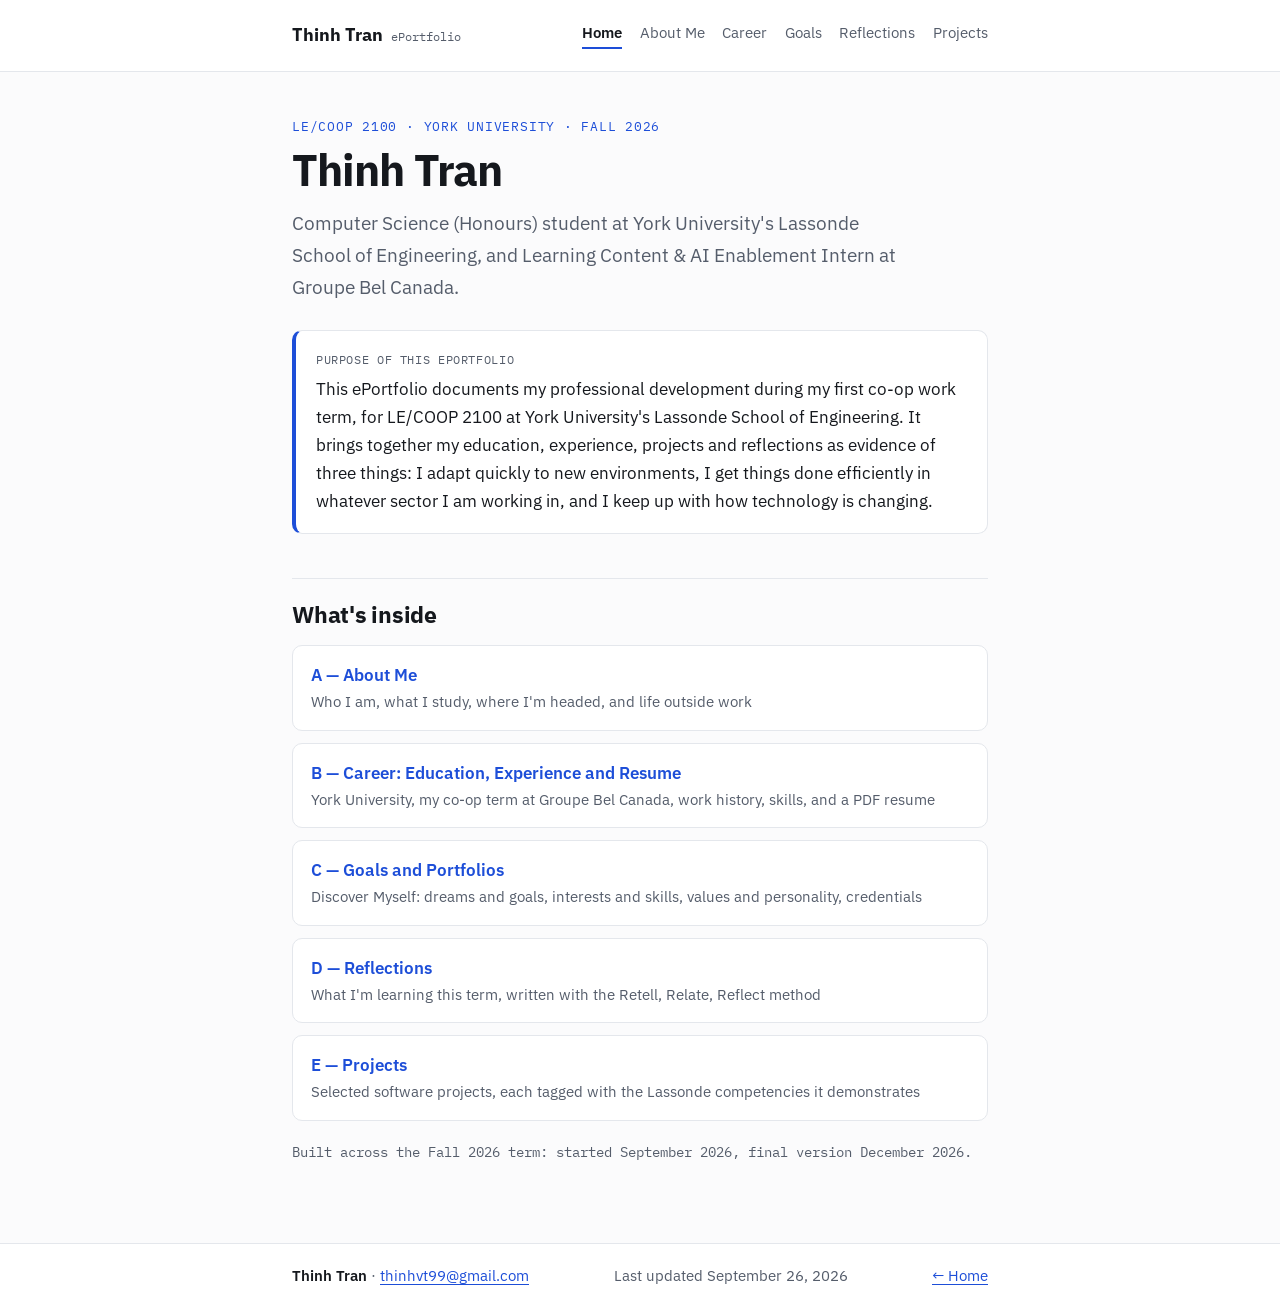
==== docs/index.html @ 8f865313 "ePortfolio: Week 1 shell" ====
<!doctype html>
<html lang="en">
<head>
<meta charset="utf-8">
<meta name="viewport" content="width=device-width, initial-scale=1">
<meta name="robots" content="noindex">
<title>Thinh Tran — ePortfolio</title>
<meta name="description" content="ePortfolio of Thinh Tran, Computer Science student at York University, documenting a first co-op work term.">
<link rel="preconnect" href="https://fonts.googleapis.com">
<link rel="preconnect" href="https://fonts.gstatic.com" crossorigin>
<link href="https://fonts.googleapis.com/css2?family=IBM+Plex+Mono:wght@400;500&family=IBM+Plex+Sans:wght@400;500;600;700&display=swap" rel="stylesheet">
<link rel="stylesheet" href="style.css">
</head>
<body class="page-index">
<a class="skip" href="#main">Skip to content</a>
<header class="site-header">
  <div class="wrap header-row">
    <a class="wordmark" href="index.html">Thinh Tran<span class="wordmark-sub">ePortfolio</span></a>
    <nav aria-label="Main">
      <ul class="nav">
        <li><a href="index.html" aria-current="page">Home</a></li>
        <li><a href="about.html">About Me</a></li>
        <li><a href="career.html">Career</a></li>
        <li><a href="goals.html">Goals</a></li>
        <li><a href="reflections.html">Reflections</a></li>
        <li><a href="projects.html">Projects</a></li>
      </ul>
    </nav>
  </div>
</header>
<main id="main" class="wrap">
<p class="eyebrow">LE/COOP 2100 · York University · Fall 2026</p>
<h1 id="thinh-tran">Thinh Tran</h1>
<p class="lede">Computer Science (Honours) student at York University's Lassonde School of Engineering, and Learning Content &amp; AI Enablement Intern at Groupe Bel Canada.</p>

<div class="purpose">
<p class="label">Purpose of this ePortfolio</p>
<p>This ePortfolio documents my professional development during my first co-op work term, for LE/COOP 2100 at York University's Lassonde School of Engineering. It brings together my education, experience, projects and reflections as evidence of three things: I adapt quickly to new environments, I get things done efficiently in whatever sector I am working in, and I keep up with how technology is changing.</p>
</div>
<h2 id="whats-inside">What's inside</h2>
<ul class="toc">
<li><a href="about.html"><span class="toc-title">A — About Me</span><span class="toc-desc">Who I am, what I study, where I'm headed, and life outside work</span></a></li>
<li><a href="career.html"><span class="toc-title">B — Career: Education, Experience and Resume</span><span class="toc-desc">York University, my co-op term at Groupe Bel Canada, work history, skills, and a PDF resume</span></a></li>
<li><a href="goals.html"><span class="toc-title">C — Goals and Portfolios</span><span class="toc-desc">Discover Myself: dreams and goals, interests and skills, values and personality, credentials</span></a></li>
<li><a href="reflections.html"><span class="toc-title">D — Reflections</span><span class="toc-desc">What I'm learning this term, written with the Retell, Relate, Reflect method</span></a></li>
<li><a href="projects.html"><span class="toc-title">E — Projects</span><span class="toc-desc">Selected software projects, each tagged with the Lassonde competencies it demonstrates</span></a></li>
</ul>

<p class="status">Built across the Fall 2026 term: started September 2026, final version December 2026.</p>
</main>
<footer class="site-footer">
  <div class="wrap footer-row">
    <p><strong>Thinh Tran</strong> · <a href="mailto:thinhvt99@gmail.com">thinhvt99@gmail.com</a></p>
    <p class="updated">Last updated September 26, 2026</p>
    <p><a class="home-link" href="index.html">&larr; Home</a></p>
  </div>
</footer>
</body>
</html>
---- docs/style.css ----
/* Thinh Tran — ePortfolio. One stylesheet, one type family (+ mono for labels), one accent. */
:root {
  --bg: #fbfbfc;
  --surface: #ffffff;
  --ink: #15181d;
  --muted: #555d6b;
  --rule: #e4e7ec;
  --accent: #1d4ed8;
  --accent-soft: #eef3ff;
  --radius: 10px;
  --sans: "IBM Plex Sans", system-ui, -apple-system, "Segoe UI", Roboto, sans-serif;
  --mono: "IBM Plex Mono", ui-monospace, "SF Mono", Menlo, Consolas, monospace;
}

* { box-sizing: border-box; }
html { -webkit-text-size-adjust: 100%; }
body {
  margin: 0;
  background: var(--bg);
  color: var(--ink);
  font-family: var(--sans);
  font-size: 1.0625rem;
  line-height: 1.65;
}

.wrap { max-width: 46rem; margin: 0 auto; padding-inline: 1.25rem; }

a { color: var(--accent); text-underline-offset: 0.18em; }
a:hover { text-decoration-thickness: 2px; }
:focus-visible { outline: 3px solid var(--accent); outline-offset: 2px; border-radius: 4px; }

.skip {
  position: absolute; left: -999px; top: 0.5rem;
  background: var(--ink); color: #fff; padding: 0.5rem 0.75rem; border-radius: 6px;
}
.skip:focus { left: 0.5rem; }

/* ---------- header ---------- */
.site-header { border-bottom: 1px solid var(--rule); background: var(--surface); }
.header-row {
  display: flex; flex-wrap: wrap; align-items: center; justify-content: space-between;
  gap: 0.75rem 1.5rem; padding-block: 1rem;
}
.wordmark {
  color: var(--ink); text-decoration: none; font-weight: 700; font-size: 1.125rem;
  display: flex; align-items: baseline; gap: 0.5rem;
}
.wordmark-sub { font-family: var(--mono); font-weight: 400; font-size: 0.75rem; color: var(--muted); }
.nav { list-style: none; margin: 0; padding: 0; display: flex; flex-wrap: wrap; gap: 0.25rem 1.1rem; }
.nav a { color: var(--muted); text-decoration: none; font-size: 0.95rem; padding-block: 0.25rem; display: inline-block; }
.nav a:hover { color: var(--ink); }
.nav a[aria-current="page"] { color: var(--ink); font-weight: 600; box-shadow: inset 0 -2px 0 var(--accent); }

/* ---------- page type ---------- */
main { padding-block: 2.75rem 4rem; }
.eyebrow {
  font-family: var(--mono); font-size: 0.8rem; letter-spacing: 0.06em; text-transform: uppercase;
  color: var(--accent); margin: 0 0 0.5rem;
}
h1 { font-size: clamp(2rem, 1.4rem + 2.6vw, 2.75rem); line-height: 1.15; letter-spacing: -0.02em; margin: 0 0 0.75rem; }
h2 {
  font-size: 1.45rem; line-height: 1.3; letter-spacing: -0.01em;
  margin: 2.75rem 0 0.75rem; padding-top: 1.25rem; border-top: 1px solid var(--rule);
}
h3 { font-size: 1.125rem; line-height: 1.35; margin: 1.75rem 0 0.35rem; }
p, ul, ol { margin: 0 0 1rem; }
li { margin-bottom: 0.35rem; }
.lede { font-size: 1.2rem; color: var(--muted); max-width: 38rem; }
strong { font-weight: 600; }

/* ---------- home ---------- */
.purpose {
  background: var(--surface); border: 1px solid var(--rule); border-left: 4px solid var(--accent);
  border-radius: var(--radius); padding: 1.1rem 1.25rem; margin: 1.75rem 0;
}
.purpose p:last-child { margin-bottom: 0; }
.label { font-family: var(--mono); font-size: 0.78rem; letter-spacing: 0.05em; text-transform: uppercase; color: var(--muted); margin: 0 0 0.35rem; }

.toc { list-style: none; padding: 0; margin: 1rem 0 0; display: grid; gap: 0.75rem; }
.toc li { margin: 0; }
.toc a {
  display: block; text-decoration: none; color: var(--ink);
  background: var(--surface); border: 1px solid var(--rule); border-radius: var(--radius);
  padding: 0.95rem 1.15rem; transition: border-color 0.15s ease;
}
.toc a:hover { border-color: var(--accent); }
.toc .toc-title { display: block; font-weight: 600; color: var(--accent); }
.toc .toc-desc { display: block; color: var(--muted); font-size: 0.95rem; }

.status { font-family: var(--mono); font-size: 0.85rem; color: var(--muted); margin-top: 1.25rem; }

/* ---------- entries (career) ---------- */
.entry { margin: 1.5rem 0 1.75rem; }
.entry-head { display: flex; flex-wrap: wrap; justify-content: space-between; gap: 0.1rem 1rem; align-items: baseline; }
.entry-head h3 { margin: 0; }
.entry-meta { font-family: var(--mono); font-size: 0.82rem; color: var(--muted); white-space: nowrap; }
.entry-org { color: var(--muted); margin: 0.1rem 0 0.5rem; }
.entry ul { padding-left: 1.2rem; }
.accomplishment { background: var(--accent-soft); border-radius: 8px; padding: 0.55rem 0.8rem; font-size: 0.97rem; }

/* ---------- cards (projects, portfolios) ---------- */
.card {
  background: var(--surface); border: 1px solid var(--rule); border-radius: var(--radius);
  padding: 1.25rem 1.35rem; margin: 1.25rem 0;
}
.card h3 { margin-top: 0; }
.card > :last-child { margin-bottom: 0; }
.links { font-size: 0.95rem; }
.stack { font-family: var(--mono); font-size: 0.8rem; color: var(--muted); }

.tags { list-style: none; padding: 0; margin: 0.25rem 0 0.75rem; display: flex; flex-wrap: wrap; gap: 0.4rem; }
.tags li {
  margin: 0; font-family: var(--mono); font-size: 0.75rem; color: var(--accent);
  background: var(--accent-soft); border-radius: 999px; padding: 0.2rem 0.65rem;
}

.coming {
  border: 1px dashed #c3c9d3; border-radius: var(--radius); padding: 0.8rem 1rem;
  color: var(--muted); font-size: 0.95rem; background: transparent;
}
.coming p:last-child { margin-bottom: 0; }

/* ---------- tables ---------- */
.table-scroll { overflow-x: auto; }
table { border-collapse: collapse; width: 100%; font-size: 0.95rem; margin: 0.5rem 0 1.25rem; }
th, td { text-align: left; padding: 0.5rem 0.6rem; border-bottom: 1px solid var(--rule); vertical-align: top; }
th { font-weight: 600; }

/* ---------- footer ---------- */
.site-footer { border-top: 1px solid var(--rule); background: var(--surface); }
.footer-row {
  display: flex; flex-wrap: wrap; justify-content: space-between; gap: 0.25rem 1.5rem;
  padding-block: 1.25rem; font-size: 0.92rem; color: var(--muted);
}
.footer-row p { margin: 0; }
.footer-row strong { color: var(--ink); }

/* ---------- small screens ---------- */
@media (max-width: 560px) {
  body { font-size: 1rem; }
  main { padding-block: 2rem 3rem; }
  .entry-meta { white-space: normal; }
}

/* ---------- print (resume PDF) ---------- */
.print-only { display: none; }
@media print {
  @page { margin: 12mm 14mm; }
  html { font-size: 9.5pt; }
  body { background: #fff; font-size: 1rem; line-height: 1.42; }
  .site-header, .site-footer, .skip, .no-print, .eyebrow { display: none !important; }
  .print-only { display: block; }
  main { padding: 0; max-width: none; }
  h1 { font-size: 2rem; margin-bottom: 0.2rem; }
  h2 { font-size: 1.25rem; margin: 1rem 0 0.4rem; padding-top: 0.5rem; break-after: avoid; }
  h3 { font-size: 1.05rem; margin-top: 0.6rem; }
  p, ul { margin-bottom: 0.45rem; }
  li { margin-bottom: 0.15rem; }
  .entry { margin: 0.7rem 0; }
  .entry-head { break-after: avoid; }
  .entry-org { margin-bottom: 0.25rem; }
  .accomplishment { background: none; padding: 0; font-size: 1rem; }
  th, td { padding: 0.25rem 0.4rem; font-size: 1rem; }
  a { color: var(--ink); text-decoration: none; }
}
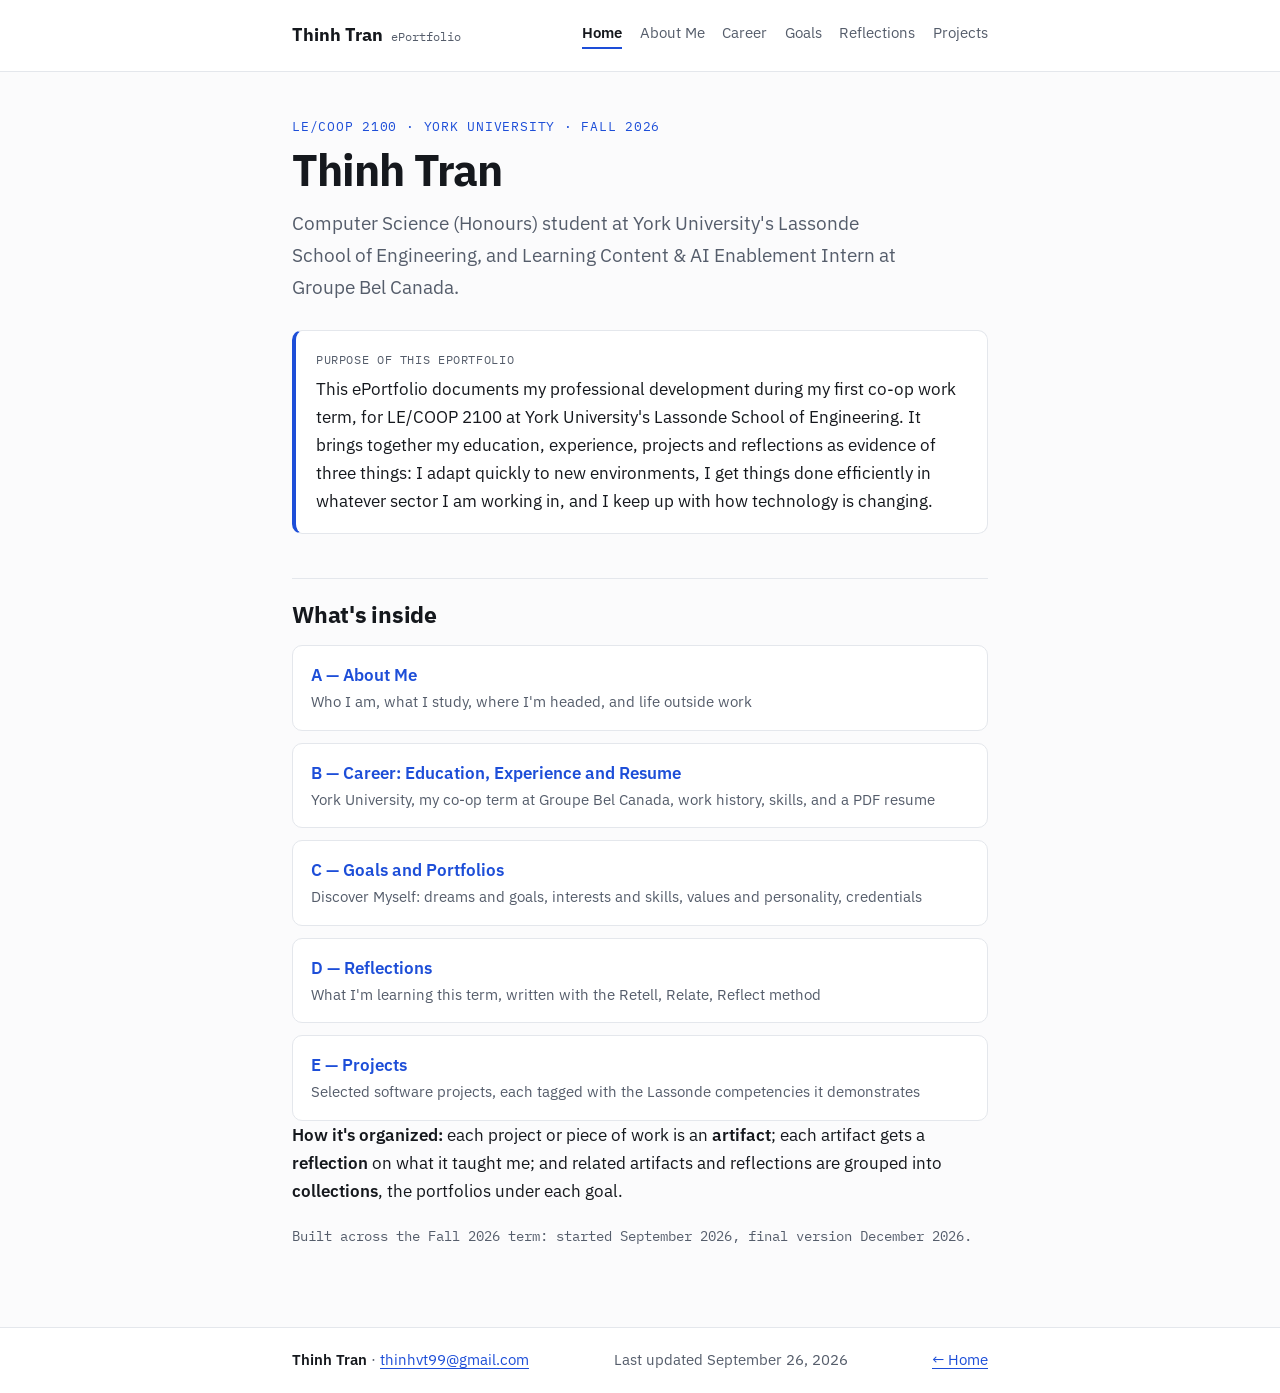
==== commit 0a803a98: "Home: name the artifact / reflection / collection structure" ====
--- a/docs/index.html
+++ b/docs/index.html
@@ -46,6 +46,7 @@
 <li><a href="projects.html"><span class="toc-title">E — Projects</span><span class="toc-desc">Selected software projects, each tagged with the Lassonde competencies it demonstrates</span></a></li>
 </ul>
 
+<p><strong>How it's organized:</strong> each project or piece of work is an <strong>artifact</strong>; each artifact gets a <strong>reflection</strong> on what it taught me; and related artifacts and reflections are grouped into <strong>collections</strong>, the portfolios under each goal.</p>
 <p class="status">Built across the Fall 2026 term: started September 2026, final version December 2026.</p>
 </main>
 <footer class="site-footer">
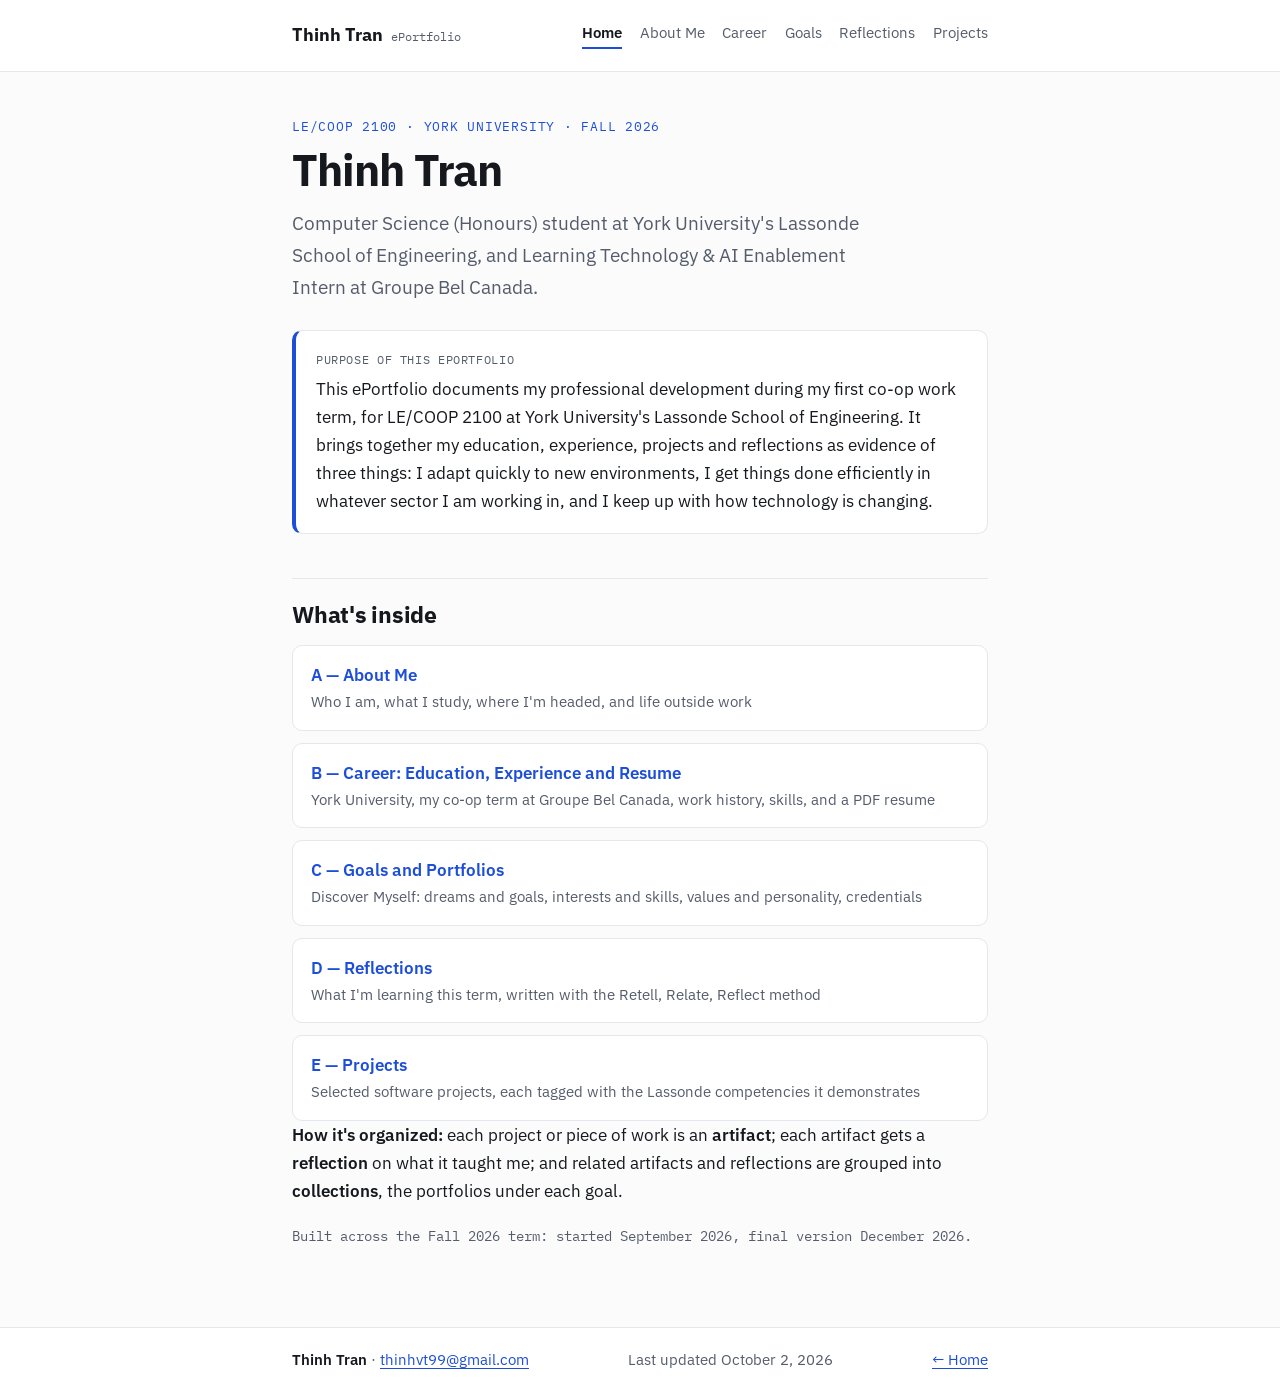
==== commit 41b5bec1: "Career: Bel title, York Sep 2024, Swimingo final numbers (14 pages live), 22-test E2E, Aritzia to Au" ====
--- a/docs/index.html
+++ b/docs/index.html
@@ -31,7 +31,7 @@
 <main id="main" class="wrap">
 <p class="eyebrow">LE/COOP 2100 · York University · Fall 2026</p>
 <h1 id="thinh-tran">Thinh Tran</h1>
-<p class="lede">Computer Science (Honours) student at York University's Lassonde School of Engineering, and Learning Content &amp; AI Enablement Intern at Groupe Bel Canada.</p>
+<p class="lede">Computer Science (Honours) student at York University's Lassonde School of Engineering, and Learning Technology &amp; AI Enablement Intern at Groupe Bel Canada.</p>
 
 <div class="purpose">
 <p class="label">Purpose of this ePortfolio</p>
@@ -52,7 +52,7 @@
 <footer class="site-footer">
   <div class="wrap footer-row">
     <p><strong>Thinh Tran</strong> · <a href="mailto:thinhvt99@gmail.com">thinhvt99@gmail.com</a></p>
-    <p class="updated">Last updated September 26, 2026</p>
+    <p class="updated">Last updated October 2, 2026</p>
     <p><a class="home-link" href="index.html">&larr; Home</a></p>
   </div>
 </footer>
--- a/docs/style.css
+++ b/docs/style.css
@@ -158,7 +158,8 @@
   li { margin-bottom: 0.15rem; }
   .entry { margin: 0.7rem 0; }
   .entry-head { break-after: avoid; }
-  .entry-org { margin-bottom: 0.25rem; }
+  .entry-org { margin-bottom: 0.25rem; break-after: avoid; }
+  .entry ul { break-before: avoid; }
   .accomplishment { background: none; padding: 0; font-size: 1rem; }
   th, td { padding: 0.25rem 0.4rem; font-size: 1rem; }
   a { color: var(--ink); text-decoration: none; }
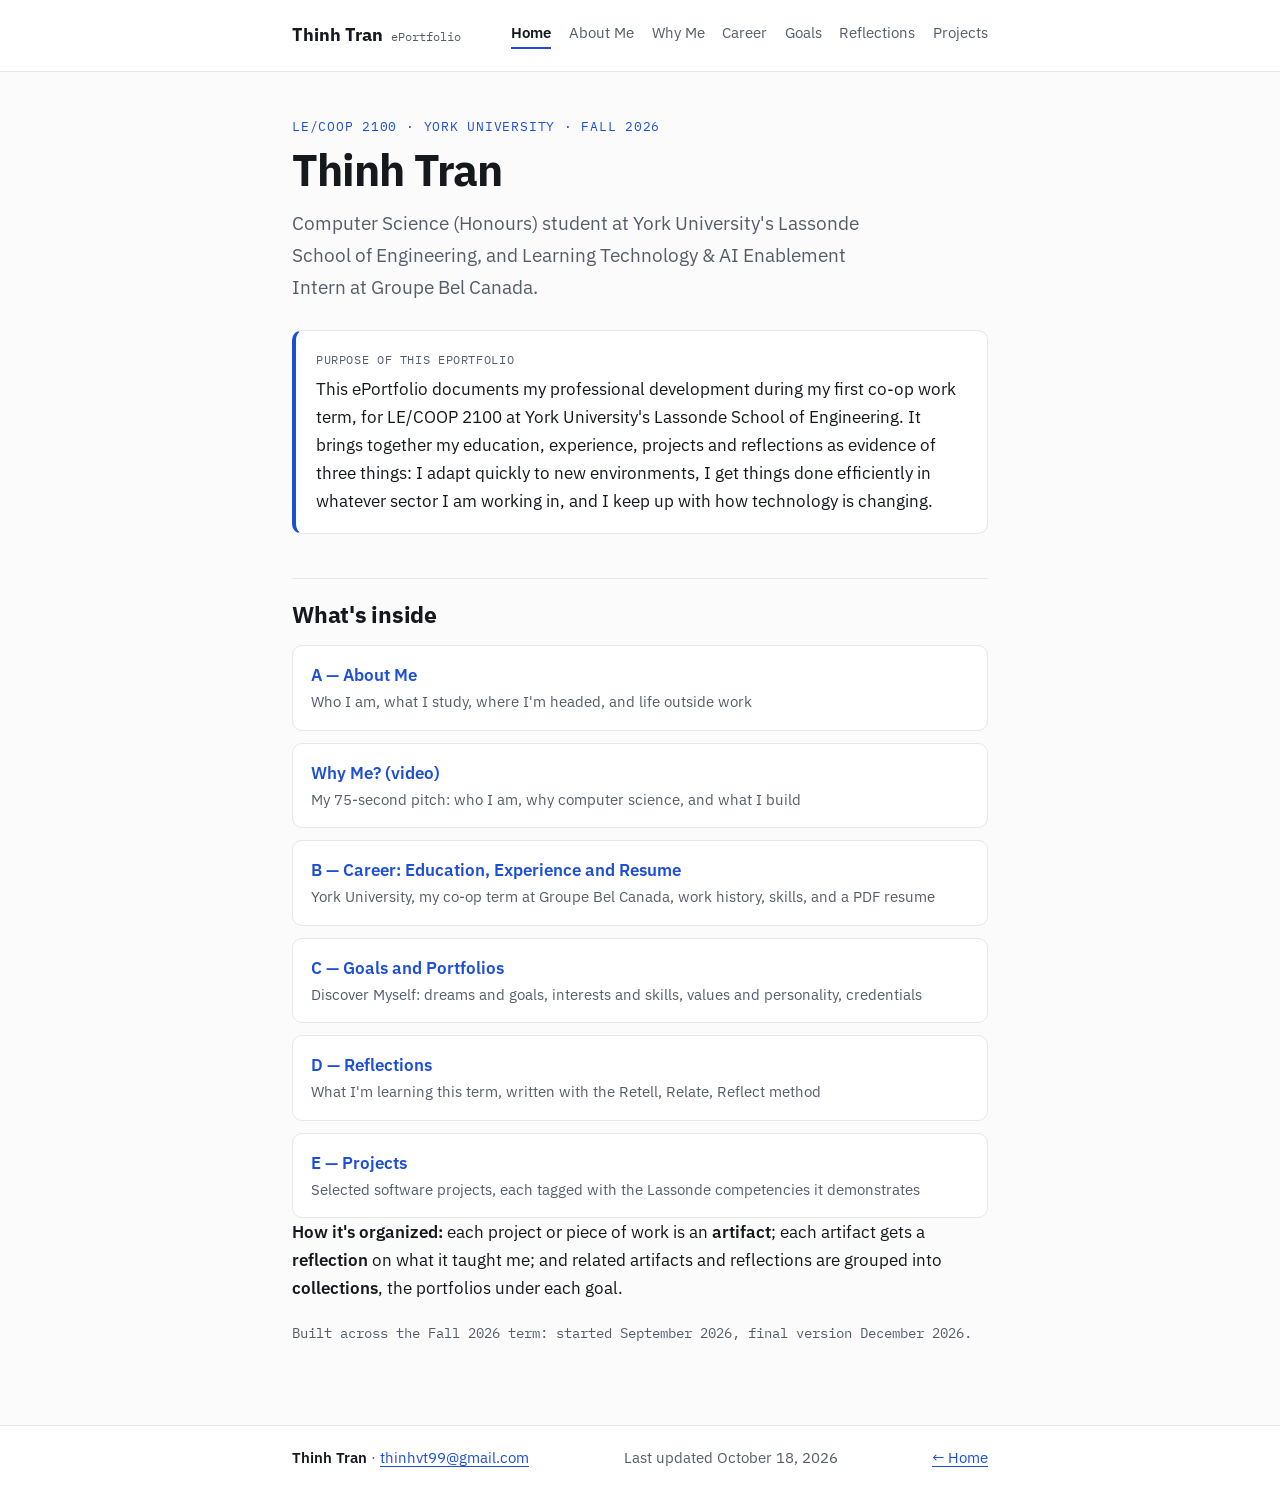
==== commit 49fb503d: "Week 4: Why Me video page (video, captions, poster); graduation 2028; check.py verifies media files" ====
--- a/docs/index.html
+++ b/docs/index.html
@@ -20,6 +20,7 @@
       <ul class="nav">
         <li><a href="index.html" aria-current="page">Home</a></li>
         <li><a href="about.html">About Me</a></li>
+        <li><a href="why-me.html">Why Me</a></li>
         <li><a href="career.html">Career</a></li>
         <li><a href="goals.html">Goals</a></li>
         <li><a href="reflections.html">Reflections</a></li>
@@ -40,6 +41,7 @@
 <h2 id="whats-inside">What's inside</h2>
 <ul class="toc">
 <li><a href="about.html"><span class="toc-title">A — About Me</span><span class="toc-desc">Who I am, what I study, where I'm headed, and life outside work</span></a></li>
+<li><a href="why-me.html"><span class="toc-title">Why Me? (video)</span><span class="toc-desc">My 75-second pitch: who I am, why computer science, and what I build</span></a></li>
 <li><a href="career.html"><span class="toc-title">B — Career: Education, Experience and Resume</span><span class="toc-desc">York University, my co-op term at Groupe Bel Canada, work history, skills, and a PDF resume</span></a></li>
 <li><a href="goals.html"><span class="toc-title">C — Goals and Portfolios</span><span class="toc-desc">Discover Myself: dreams and goals, interests and skills, values and personality, credentials</span></a></li>
 <li><a href="reflections.html"><span class="toc-title">D — Reflections</span><span class="toc-desc">What I'm learning this term, written with the Retell, Relate, Reflect method</span></a></li>
@@ -52,7 +54,7 @@
 <footer class="site-footer">
   <div class="wrap footer-row">
     <p><strong>Thinh Tran</strong> · <a href="mailto:thinhvt99@gmail.com">thinhvt99@gmail.com</a></p>
-    <p class="updated">Last updated October 2, 2026</p>
+    <p class="updated">Last updated October 18, 2026</p>
     <p><a class="home-link" href="index.html">&larr; Home</a></p>
   </div>
 </footer>
--- a/docs/style.css
+++ b/docs/style.css
@@ -164,3 +164,8 @@
   th, td { padding: 0.25rem 0.4rem; font-size: 1rem; }
   a { color: var(--ink); text-decoration: none; }
 }
+
+/* ---------- video ---------- */
+.video { margin: 1.5rem 0 2rem; }
+.video video { width: 100%; height: auto; display: block; border-radius: var(--radius); background: #000; box-shadow: 0 1px 2px rgba(0,0,0,.06), 0 12px 32px rgba(0,0,0,.10); }
+.video figcaption { color: var(--muted); font-size: 0.9rem; margin-top: 0.6rem; }
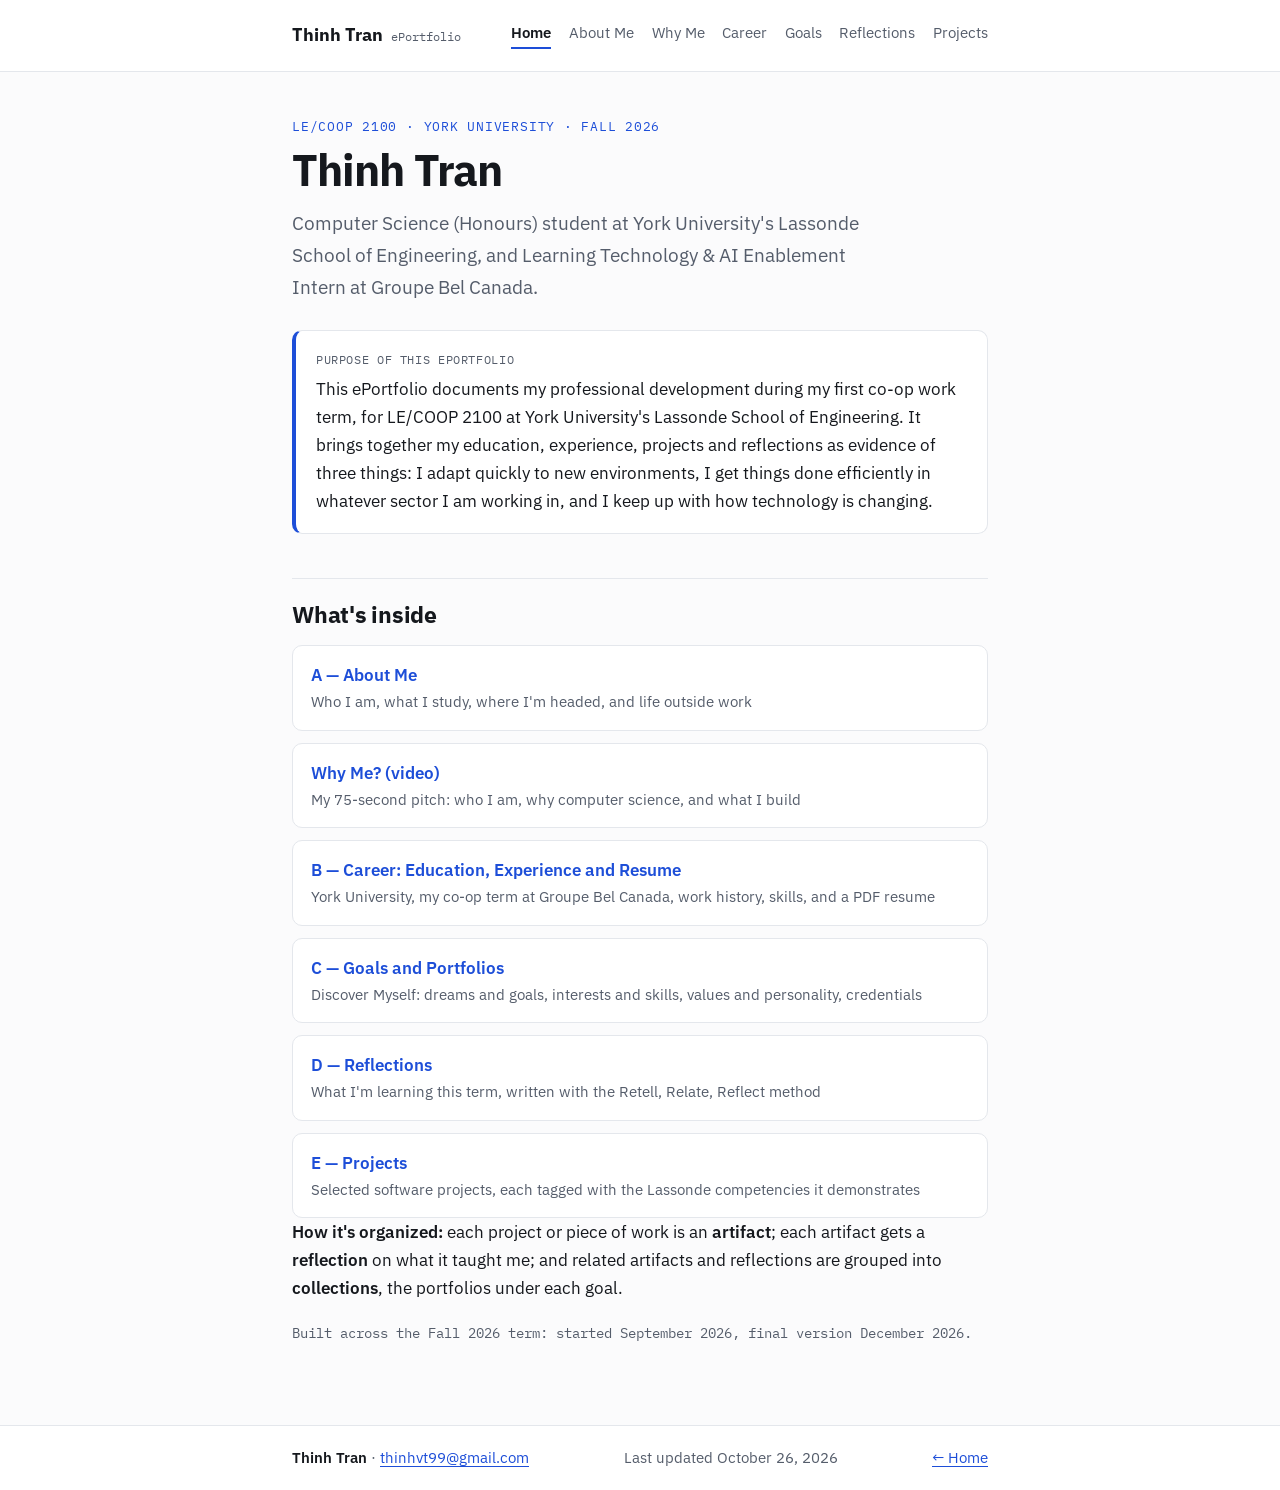
==== commit ce4f4b81: "Career: Bel work mode is remote, not hybrid (Thinh, Oct 23)" ====
--- a/docs/index.html
+++ b/docs/index.html
@@ -54,7 +54,7 @@
 <footer class="site-footer">
   <div class="wrap footer-row">
     <p><strong>Thinh Tran</strong> · <a href="mailto:thinhvt99@gmail.com">thinhvt99@gmail.com</a></p>
-    <p class="updated">Last updated October 18, 2026</p>
+    <p class="updated">Last updated October 26, 2026</p>
     <p><a class="home-link" href="index.html">&larr; Home</a></p>
   </div>
 </footer>
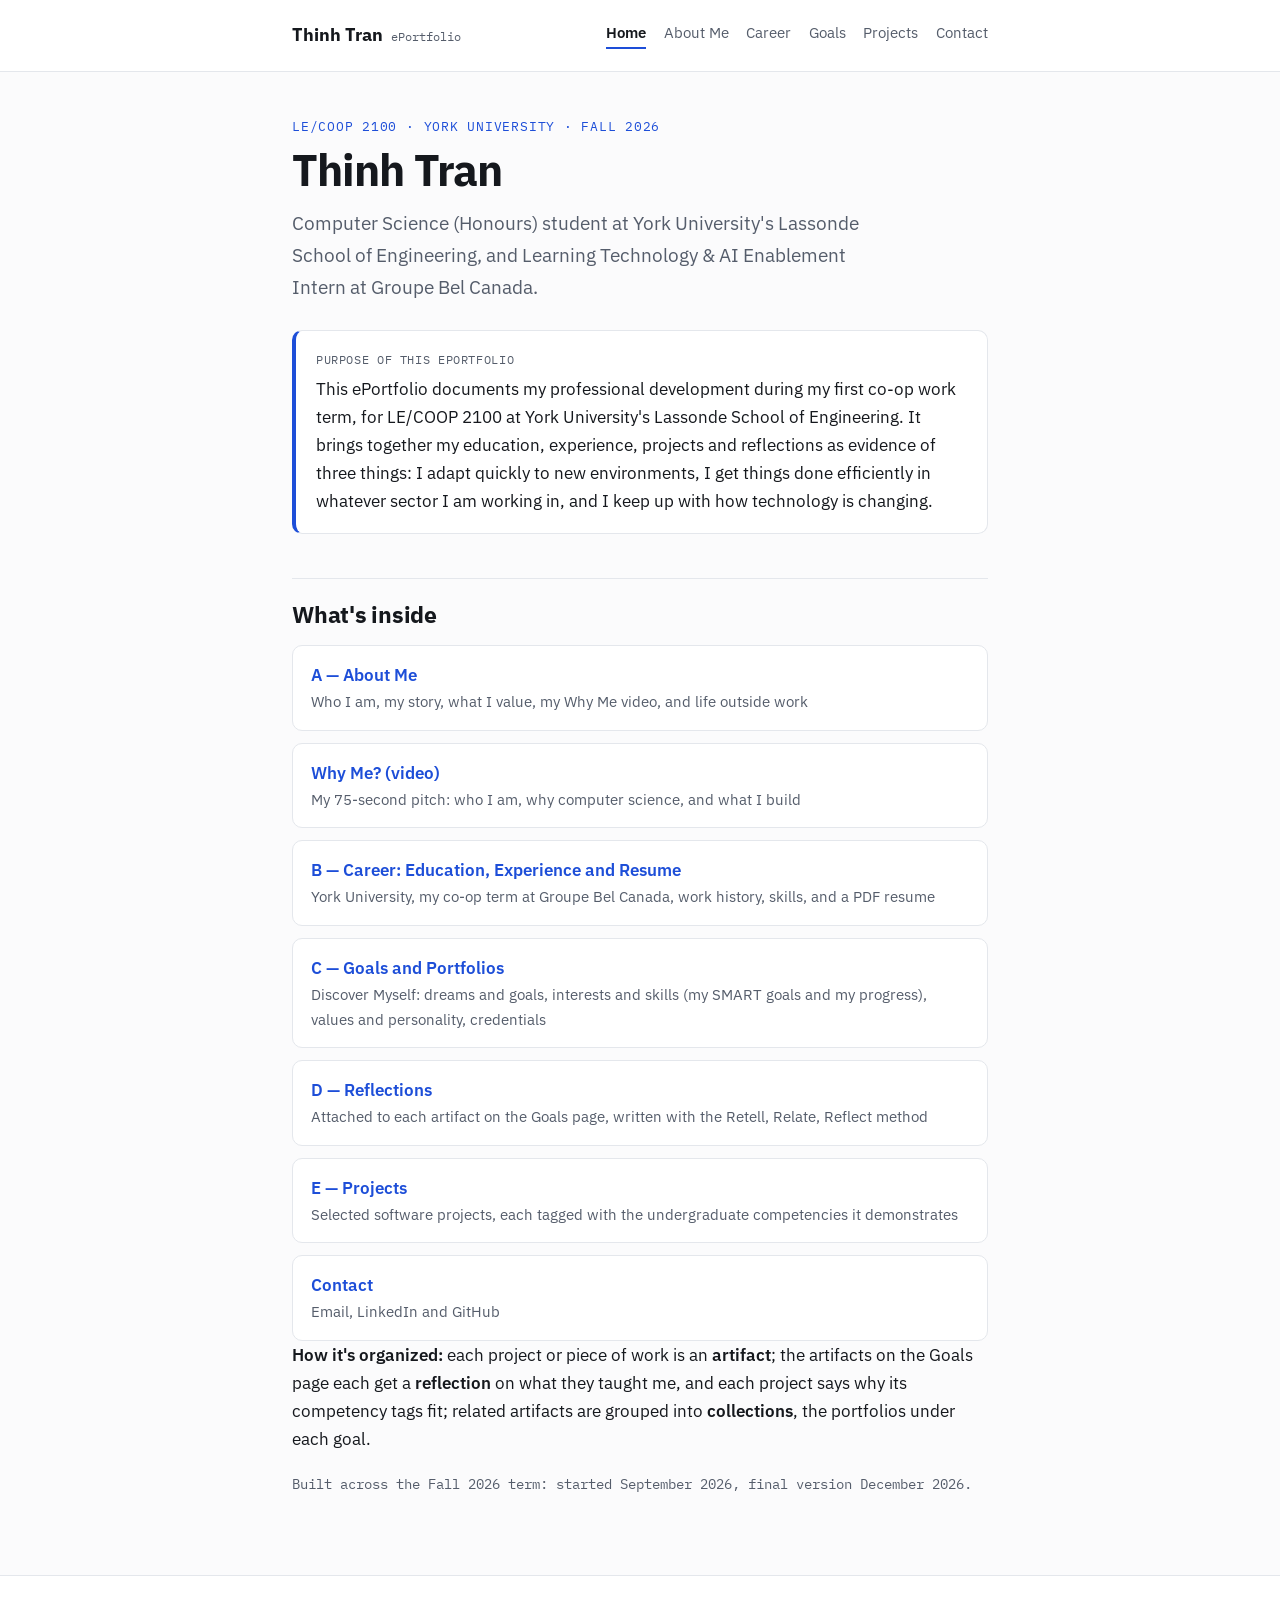
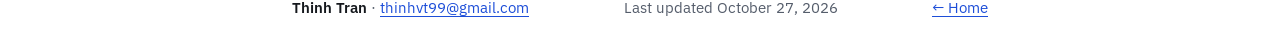
==== commit aac94df3: "Module 6 checkpoint: Contact page, Goals artifacts with captions and competency tags, progress lines" ====
--- a/docs/index.html
+++ b/docs/index.html
@@ -20,11 +20,10 @@
       <ul class="nav">
         <li><a href="index.html" aria-current="page">Home</a></li>
         <li><a href="about.html">About Me</a></li>
-        <li><a href="why-me.html">Why Me</a></li>
         <li><a href="career.html">Career</a></li>
         <li><a href="goals.html">Goals</a></li>
-        <li><a href="reflections.html">Reflections</a></li>
         <li><a href="projects.html">Projects</a></li>
+        <li><a href="contact.html">Contact</a></li>
       </ul>
     </nav>
   </div>
@@ -40,21 +39,22 @@
 </div>
 <h2 id="whats-inside">What's inside</h2>
 <ul class="toc">
-<li><a href="about.html"><span class="toc-title">A — About Me</span><span class="toc-desc">Who I am, what I study, where I'm headed, and life outside work</span></a></li>
+<li><a href="about.html"><span class="toc-title">A — About Me</span><span class="toc-desc">Who I am, my story, what I value, my Why Me video, and life outside work</span></a></li>
 <li><a href="why-me.html"><span class="toc-title">Why Me? (video)</span><span class="toc-desc">My 75-second pitch: who I am, why computer science, and what I build</span></a></li>
 <li><a href="career.html"><span class="toc-title">B — Career: Education, Experience and Resume</span><span class="toc-desc">York University, my co-op term at Groupe Bel Canada, work history, skills, and a PDF resume</span></a></li>
-<li><a href="goals.html"><span class="toc-title">C — Goals and Portfolios</span><span class="toc-desc">Discover Myself: dreams and goals, interests and skills, values and personality, credentials</span></a></li>
-<li><a href="reflections.html"><span class="toc-title">D — Reflections</span><span class="toc-desc">What I'm learning this term, written with the Retell, Relate, Reflect method</span></a></li>
-<li><a href="projects.html"><span class="toc-title">E — Projects</span><span class="toc-desc">Selected software projects, each tagged with the Lassonde competencies it demonstrates</span></a></li>
+<li><a href="goals.html"><span class="toc-title">C — Goals and Portfolios</span><span class="toc-desc">Discover Myself: dreams and goals, interests and skills (my SMART goals and my progress), values and personality, credentials</span></a></li>
+<li><a href="goals.html"><span class="toc-title">D — Reflections</span><span class="toc-desc">Attached to each artifact on the Goals page, written with the Retell, Relate, Reflect method</span></a></li>
+<li><a href="projects.html"><span class="toc-title">E — Projects</span><span class="toc-desc">Selected software projects, each tagged with the undergraduate competencies it demonstrates</span></a></li>
+<li><a href="contact.html"><span class="toc-title">Contact</span><span class="toc-desc">Email, LinkedIn and GitHub</span></a></li>
 </ul>
 
-<p><strong>How it's organized:</strong> each project or piece of work is an <strong>artifact</strong>; each artifact gets a <strong>reflection</strong> on what it taught me; and related artifacts and reflections are grouped into <strong>collections</strong>, the portfolios under each goal.</p>
+<p><strong>How it's organized:</strong> each project or piece of work is an <strong>artifact</strong>; the artifacts on the Goals page each get a <strong>reflection</strong> on what they taught me, and each project says why its competency tags fit; related artifacts are grouped into <strong>collections</strong>, the portfolios under each goal.</p>
 <p class="status">Built across the Fall 2026 term: started September 2026, final version December 2026.</p>
 </main>
 <footer class="site-footer">
   <div class="wrap footer-row">
     <p><strong>Thinh Tran</strong> · <a href="mailto:thinhvt99@gmail.com">thinhvt99@gmail.com</a></p>
-    <p class="updated">Last updated October 26, 2026</p>
+    <p class="updated">Last updated October 27, 2026</p>
     <p><a class="home-link" href="index.html">&larr; Home</a></p>
   </div>
 </footer>
--- a/docs/style.css
+++ b/docs/style.css
@@ -105,6 +105,9 @@
 }
 .card h3 { margin-top: 0; }
 .card > :last-child { margin-bottom: 0; }
+.artifact { border-top: 1px solid var(--rule); margin-top: 1.25rem; padding-top: 1rem; }
+.artifact h4 { margin: 0 0 0.5rem; }
+.artifact > :last-child { margin-bottom: 0; }
 .links { font-size: 0.95rem; }
 .stack { font-family: var(--mono); font-size: 0.8rem; color: var(--muted); }
 
@@ -169,3 +172,5 @@
 .video { margin: 1.5rem 0 2rem; }
 .video video { width: 100%; height: auto; display: block; border-radius: var(--radius); background: #000; box-shadow: 0 1px 2px rgba(0,0,0,.06), 0 12px 32px rgba(0,0,0,.10); }
 .video figcaption { color: var(--muted); font-size: 0.9rem; margin-top: 0.6rem; }
+.photo { margin: 1.5rem 0 1rem; }
+.photo img { display: block; max-width: 100%; max-height: 640px; width: auto; height: auto; border-radius: var(--radius); box-shadow: 0 1px 2px rgba(0,0,0,.06), 0 12px 32px rgba(0,0,0,.10); }
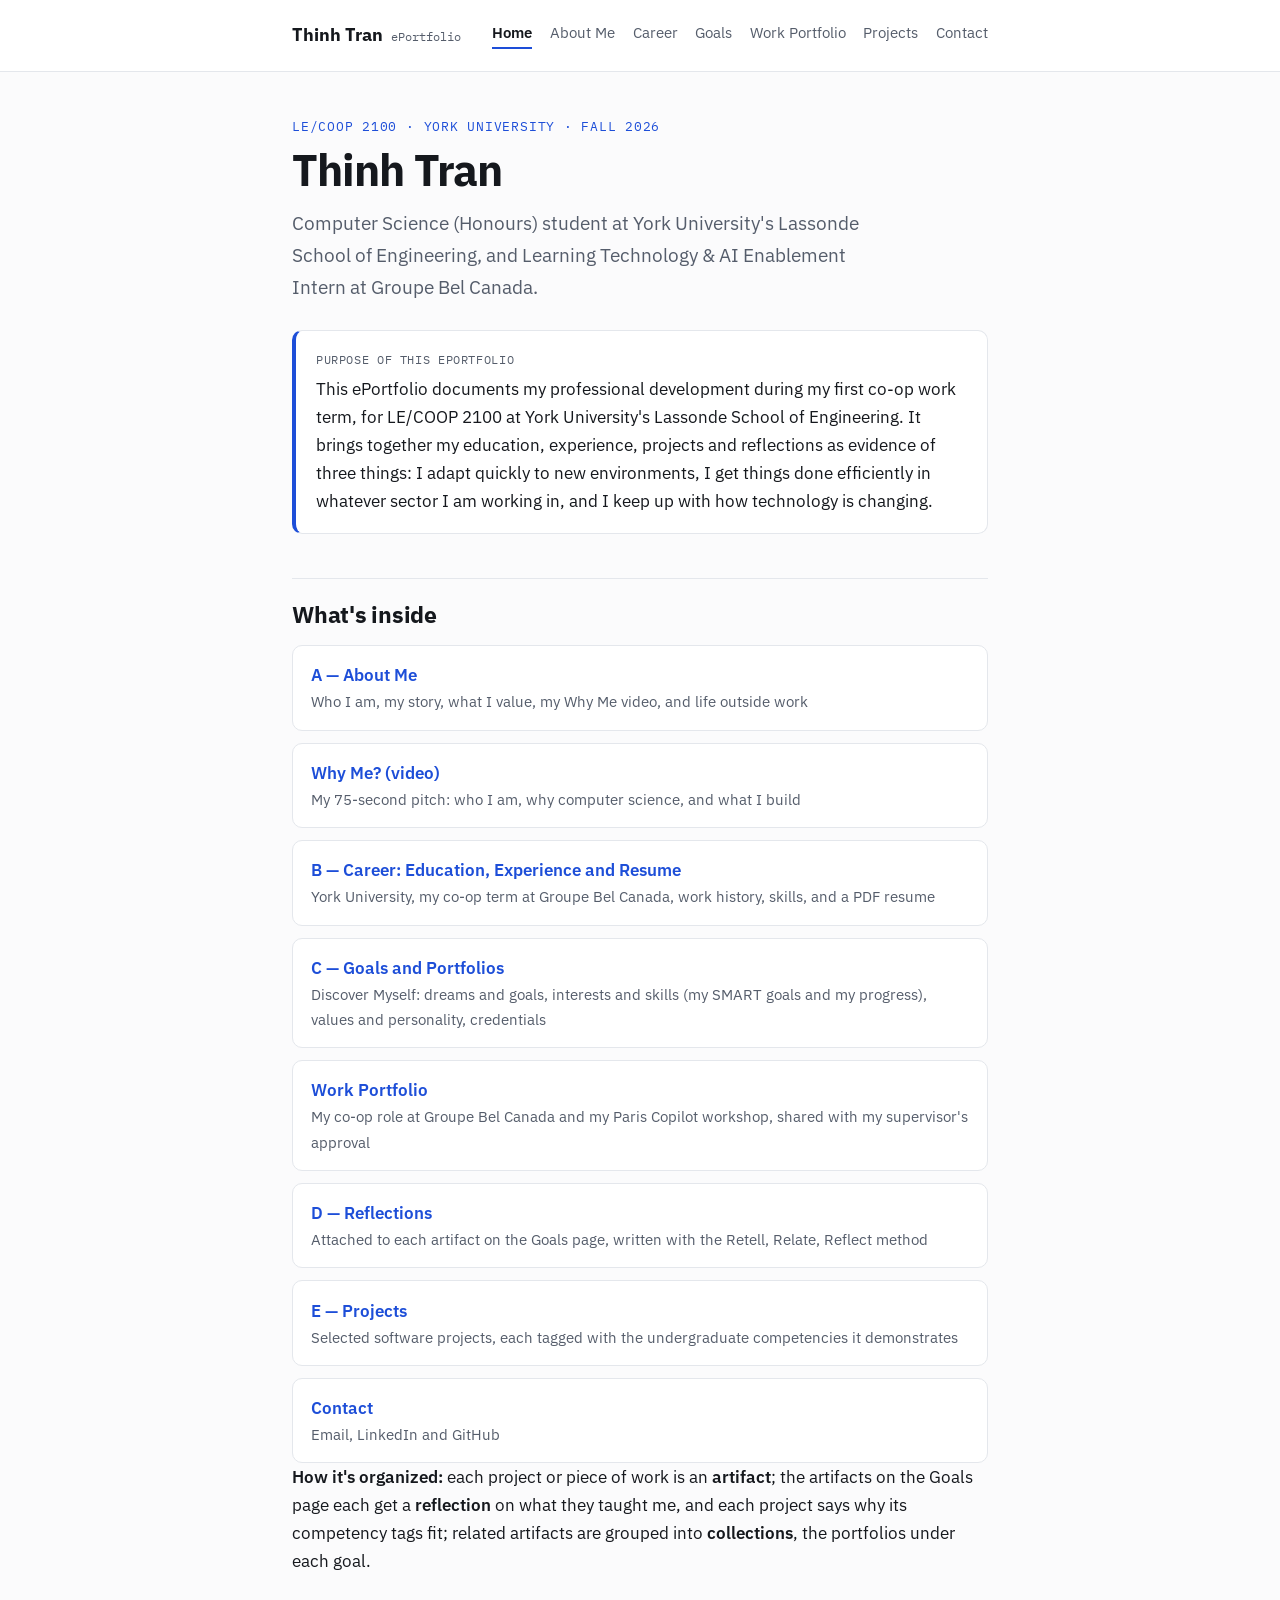
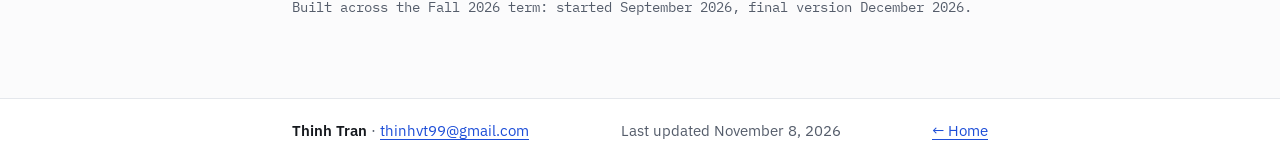
==== commit 71e85b49: "Publish the Work Portfolio page (supervisor-approved) Adds the co-op Work Portfolio page: role summa" ====
--- a/docs/index.html
+++ b/docs/index.html
@@ -22,6 +22,7 @@
         <li><a href="about.html">About Me</a></li>
         <li><a href="career.html">Career</a></li>
         <li><a href="goals.html">Goals</a></li>
+        <li><a href="work-portfolio.html">Work Portfolio</a></li>
         <li><a href="projects.html">Projects</a></li>
         <li><a href="contact.html">Contact</a></li>
       </ul>
@@ -43,6 +44,7 @@
 <li><a href="why-me.html"><span class="toc-title">Why Me? (video)</span><span class="toc-desc">My 75-second pitch: who I am, why computer science, and what I build</span></a></li>
 <li><a href="career.html"><span class="toc-title">B — Career: Education, Experience and Resume</span><span class="toc-desc">York University, my co-op term at Groupe Bel Canada, work history, skills, and a PDF resume</span></a></li>
 <li><a href="goals.html"><span class="toc-title">C — Goals and Portfolios</span><span class="toc-desc">Discover Myself: dreams and goals, interests and skills (my SMART goals and my progress), values and personality, credentials</span></a></li>
+<li><a href="work-portfolio.html"><span class="toc-title">Work Portfolio</span><span class="toc-desc">My co-op role at Groupe Bel Canada and my Paris Copilot workshop, shared with my supervisor's approval</span></a></li>
 <li><a href="goals.html"><span class="toc-title">D — Reflections</span><span class="toc-desc">Attached to each artifact on the Goals page, written with the Retell, Relate, Reflect method</span></a></li>
 <li><a href="projects.html"><span class="toc-title">E — Projects</span><span class="toc-desc">Selected software projects, each tagged with the undergraduate competencies it demonstrates</span></a></li>
 <li><a href="contact.html"><span class="toc-title">Contact</span><span class="toc-desc">Email, LinkedIn and GitHub</span></a></li>
@@ -54,7 +56,7 @@
 <footer class="site-footer">
   <div class="wrap footer-row">
     <p><strong>Thinh Tran</strong> · <a href="mailto:thinhvt99@gmail.com">thinhvt99@gmail.com</a></p>
-    <p class="updated">Last updated October 27, 2026</p>
+    <p class="updated">Last updated November 8, 2026</p>
     <p><a class="home-link" href="index.html">&larr; Home</a></p>
   </div>
 </footer>
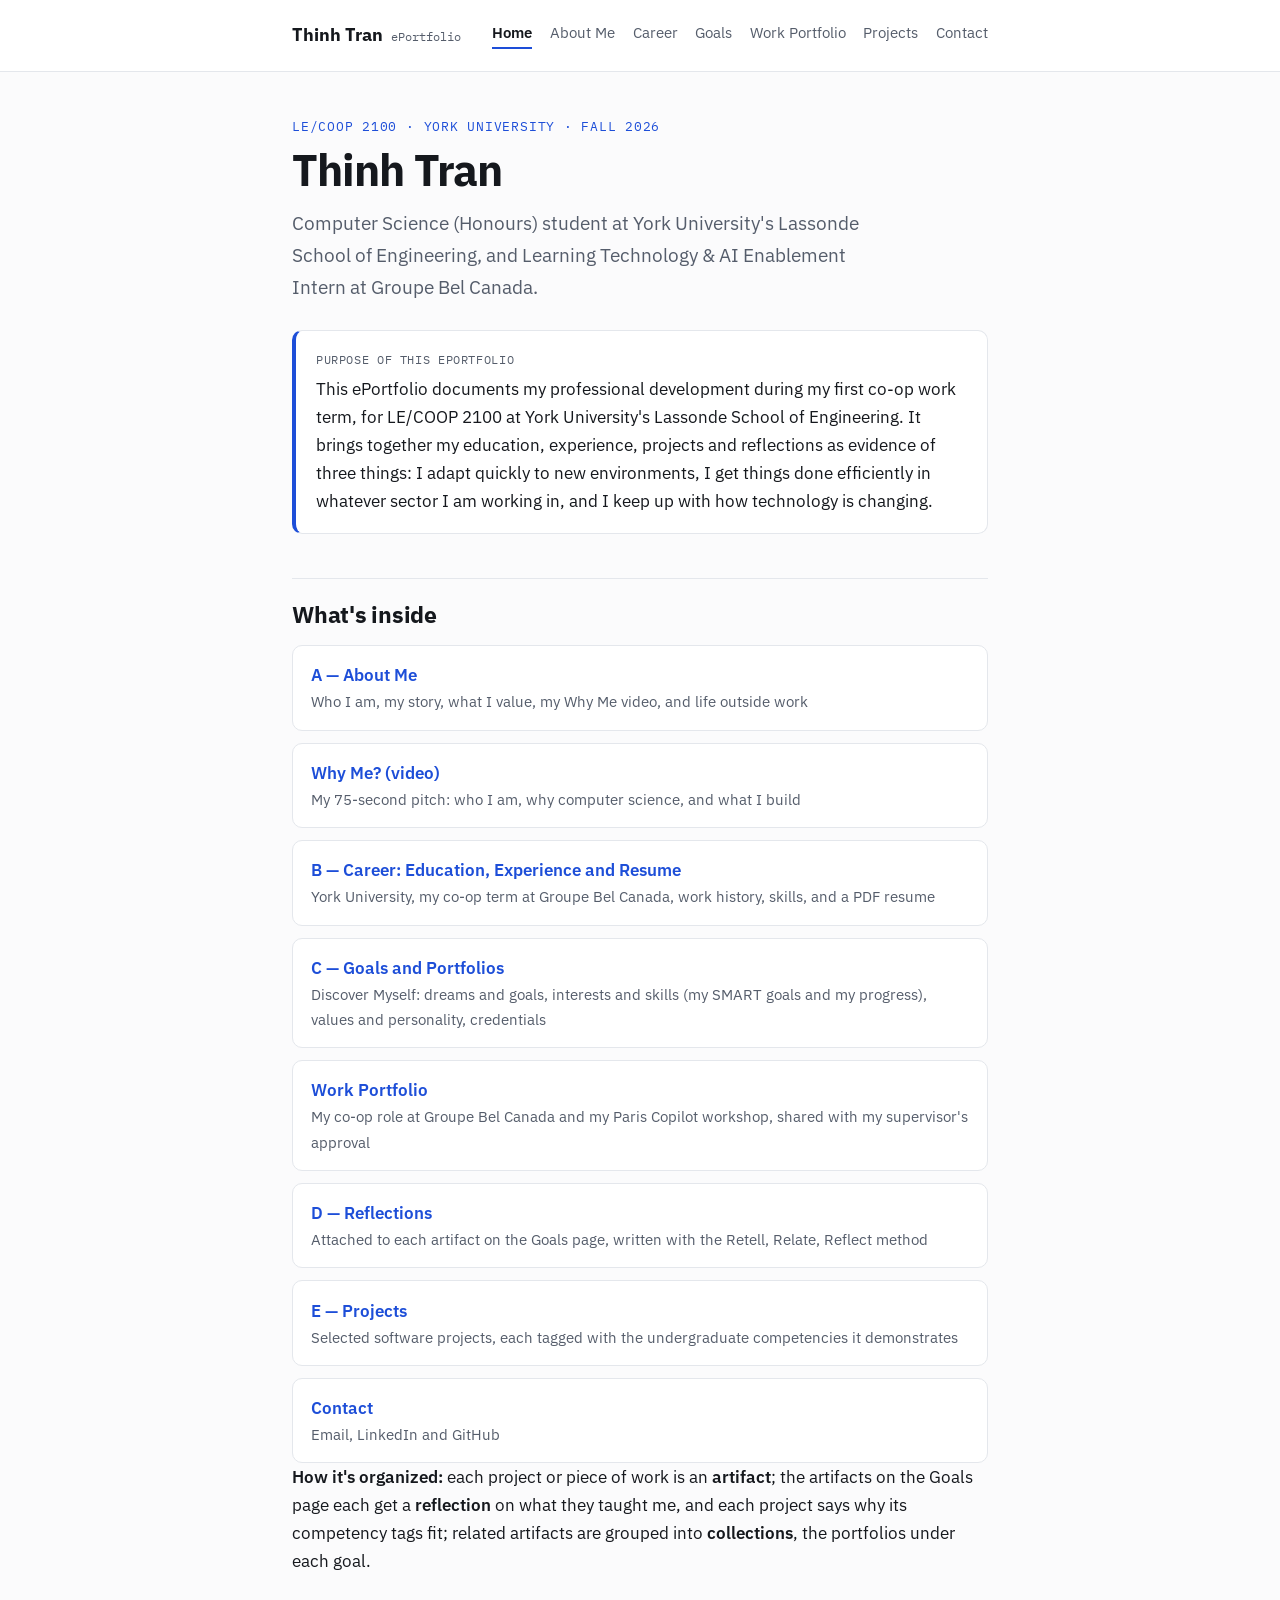
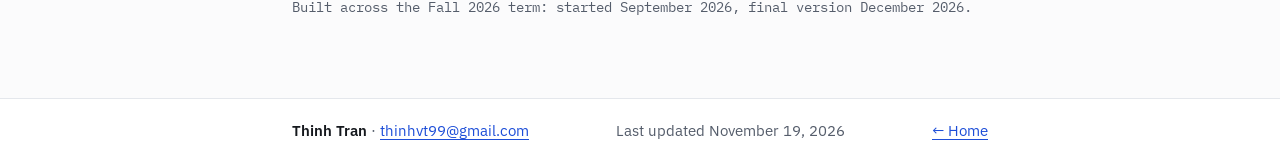
==== commit f8b68e43: "Section 1 for Module 9: 5-sentence bio, Paris example, nursing lesson, skills used per job, competen" ====
--- a/docs/index.html
+++ b/docs/index.html
@@ -56,7 +56,7 @@
 <footer class="site-footer">
   <div class="wrap footer-row">
     <p><strong>Thinh Tran</strong> · <a href="mailto:thinhvt99@gmail.com">thinhvt99@gmail.com</a></p>
-    <p class="updated">Last updated November 8, 2026</p>
+    <p class="updated">Last updated November 19, 2026</p>
     <p><a class="home-link" href="index.html">&larr; Home</a></p>
   </div>
 </footer>
--- a/docs/style.css
+++ b/docs/style.css
@@ -97,6 +97,7 @@
 .entry-org { color: var(--muted); margin: 0.1rem 0 0.5rem; }
 .entry ul { padding-left: 1.2rem; }
 .accomplishment { background: var(--accent-soft); border-radius: 8px; padding: 0.55rem 0.8rem; font-size: 0.97rem; }
+.skills-used { font-size: 0.97rem; }
 
 /* ---------- cards (projects, portfolios) ---------- */
 .card {
